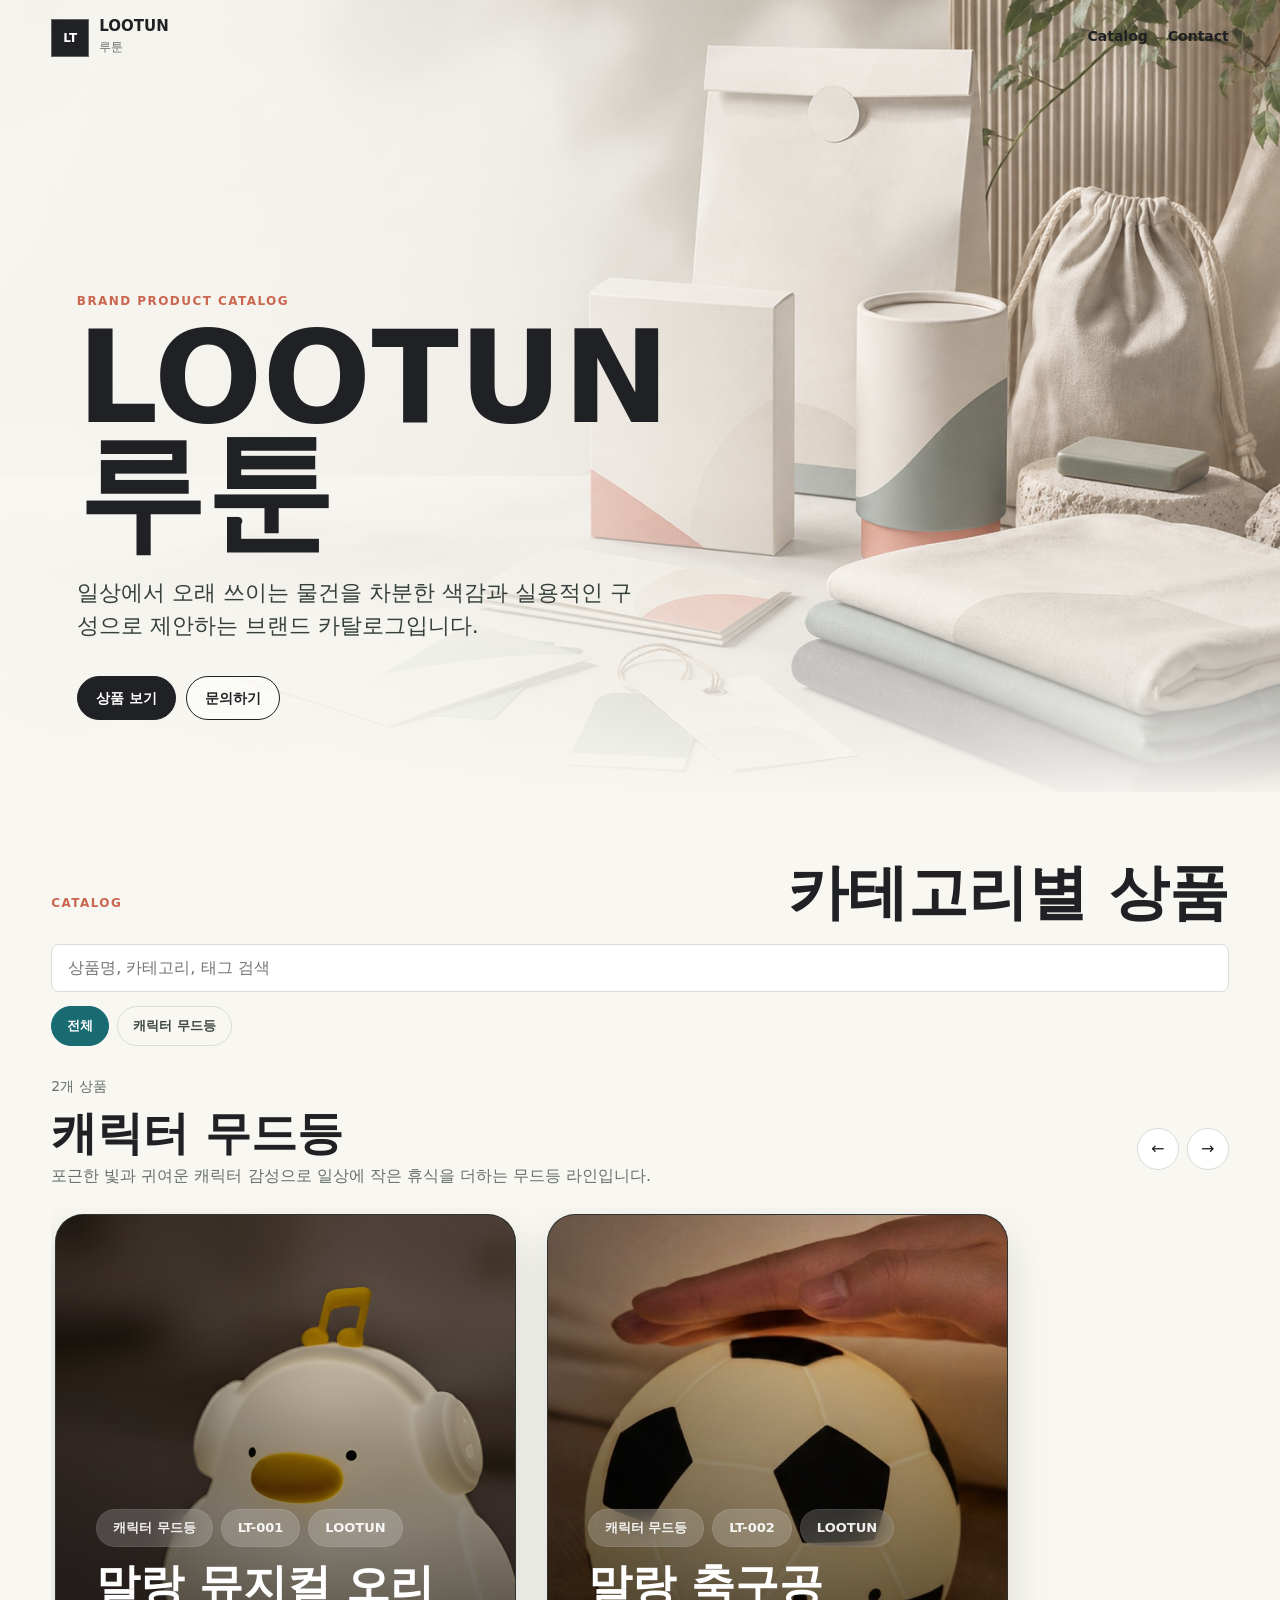
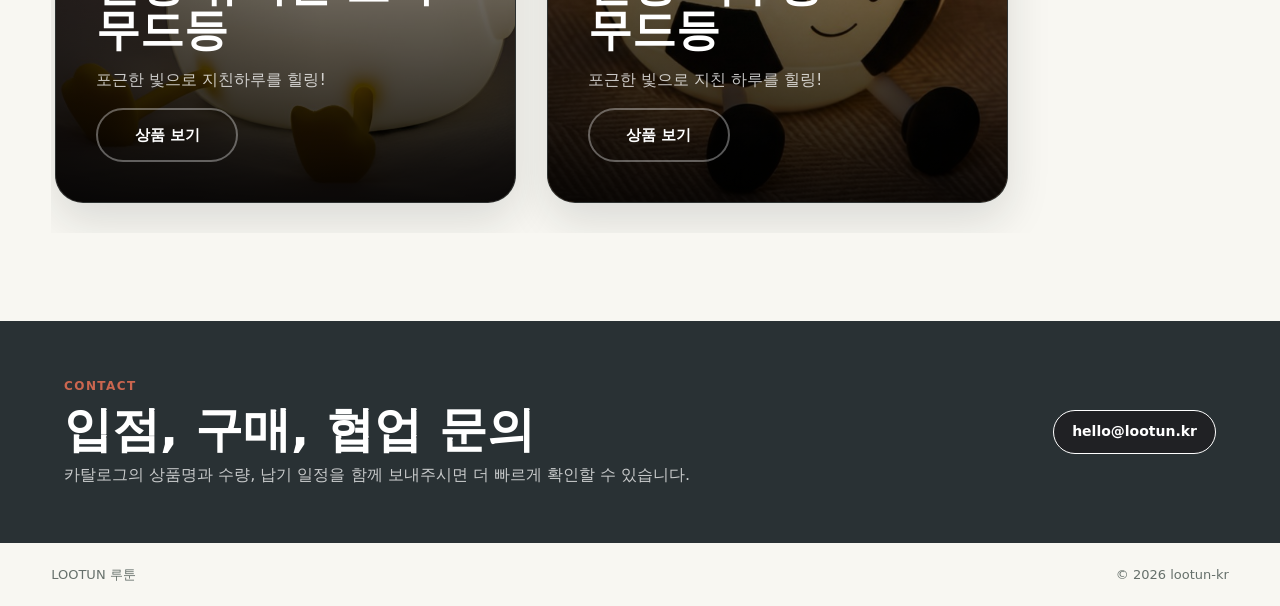
==== index.html @ 2c4f7f5d "Build LOOTUN catalog site" ====
<!doctype html>
<html lang="ko">
  <head>
    <meta charset="utf-8" />
    <meta name="viewport" content="width=device-width, initial-scale=1" />
    <title>LOOTUN 루툰 | Brand Catalog</title>
    <meta
      name="description"
      content="LOOTUN 루툰 브랜드 상품 카탈로그. 카테고리별 상품을 둘러보고 상세 정보를 확인하세요."
    />
    <meta property="og:title" content="LOOTUN 루툰 | Brand Catalog" />
    <meta
      property="og:description"
      content="LOOTUN 루툰 브랜드 상품 카탈로그."
    />
    <meta property="og:image" content="assets/images/lootun-catalog-hero.png" />
    <link rel="stylesheet" href="styles.css?v=20260702-linkfix" />
  </head>
  <body>
    <header class="site-header" data-header>
      <a class="brand-mark" href="index.html" aria-label="LOOTUN 홈">
        <span class="brand-symbol">LT</span>
        <span>
          <strong>LOOTUN</strong>
          <small>루툰</small>
        </span>
      </a>
      <nav class="top-nav" aria-label="주요 메뉴">
        <a href="#catalog">Catalog</a>
        <a href="#contact">Contact</a>
      </nav>
    </header>

    <main>
      <section class="hero">
        <img
          class="hero-image"
          src="assets/images/lootun-catalog-hero.png"
          alt="LOOTUN 루툰 브랜드 패키지와 패브릭 제품 비주얼"
        />
        <div class="hero-scrim"></div>
        <div class="hero-content">
          <p class="eyebrow">BRAND PRODUCT CATALOG</p>
          <h1>LOOTUN 루툰</h1>
          <p>
            일상에서 오래 쓰이는 물건을 차분한 색감과 실용적인 구성으로
            제안하는 브랜드 카탈로그입니다.
          </p>
          <div class="hero-actions">
            <a class="button primary" href="#catalog">상품 보기</a>
            <a class="button ghost" href="#contact">문의하기</a>
          </div>
        </div>
      </section>

      <section class="catalog-shell" id="catalog" aria-labelledby="catalog-title">
        <div class="section-heading">
          <p class="eyebrow">CATALOG</p>
          <h2 id="catalog-title">카테고리별 상품</h2>
        </div>

        <div class="catalog-toolbar" aria-label="상품 탐색 도구">
          <label class="search-field">
            <span class="visually-hidden">상품 검색</span>
            <input
              type="search"
              id="product-search"
              placeholder="상품명, 카테고리, 태그 검색"
              autocomplete="off"
            />
          </label>
          <div class="category-tabs" id="category-tabs" aria-label="카테고리 필터"></div>
        </div>

        <div class="status-line" id="catalog-status" role="status" aria-live="polite"></div>
        <div class="category-stack" id="category-stack"></div>
      </section>

      <section class="contact-band" id="contact" aria-labelledby="contact-title">
        <div>
          <p class="eyebrow">CONTACT</p>
          <h2 id="contact-title">입점, 구매, 협업 문의</h2>
          <p>
            카탈로그의 상품명과 수량, 납기 일정을 함께 보내주시면 더 빠르게
            확인할 수 있습니다.
          </p>
        </div>
        <a class="button primary dark" href="mailto:hello@lootun.kr">hello@lootun.kr</a>
      </section>
    </main>

    <footer class="site-footer">
      <span>LOOTUN 루툰</span>
      <span>© <span id="year"></span> lootun-kr</span>
    </footer>

    <script src="script.js?v=20260702-linkfix"></script>
  </body>
</html>
---- styles.css ----
:root {
  --ink: #202124;
  --muted: #66706b;
  --line: #d8ddd7;
  --paper: #f8f7f2;
  --white: #ffffff;
  --sage: #60786b;
  --teal: #176b71;
  --coral: #cb664f;
  --gold: #c49a45;
  --charcoal: #293134;
  --shadow: 0 28px 72px rgba(18, 23, 22, 0.2);
  color-scheme: light;
}

* {
  box-sizing: border-box;
}

html {
  scroll-behavior: smooth;
}

body {
  margin: 0;
  background: var(--paper);
  color: var(--ink);
  font-family:
    Inter, ui-sans-serif, system-ui, -apple-system, BlinkMacSystemFont, "Segoe UI",
    sans-serif;
  line-height: 1.5;
  letter-spacing: 0;
}

a {
  color: inherit;
  text-decoration: none;
}

button,
input {
  font: inherit;
  letter-spacing: 0;
}

img {
  display: block;
  max-width: 100%;
}

.site-header {
  align-items: center;
  display: flex;
  gap: 24px;
  justify-content: space-between;
  left: 0;
  padding: 18px clamp(20px, 4vw, 56px);
  position: fixed;
  right: 0;
  top: 0;
  transition:
    background 180ms ease,
    border-color 180ms ease,
    color 180ms ease;
  z-index: 20;
}

.site-header.is-scrolled,
.site-header.solid {
  background: rgba(248, 247, 242, 0.94);
  border-bottom: 1px solid rgba(32, 33, 36, 0.09);
  color: var(--ink);
  backdrop-filter: blur(16px);
}

.brand-mark {
  align-items: center;
  display: inline-flex;
  gap: 10px;
  min-width: 0;
}

.brand-symbol {
  align-items: center;
  background: var(--ink);
  border: 1px solid rgba(255, 255, 255, 0.3);
  color: var(--white);
  display: inline-flex;
  height: 38px;
  justify-content: center;
  width: 38px;
  font-size: 12px;
  font-weight: 800;
}

.brand-mark strong {
  display: block;
  font-size: 15px;
  line-height: 1;
}

.brand-mark small {
  color: var(--muted);
  display: block;
  font-size: 12px;
  margin-top: 4px;
}

.top-nav {
  align-items: center;
  display: flex;
  gap: 20px;
  font-size: 14px;
  font-weight: 700;
}

.top-nav a {
  border-bottom: 2px solid transparent;
  padding: 8px 0;
}

.top-nav a:hover {
  border-color: currentColor;
}

.hero {
  align-items: flex-end;
  display: grid;
  min-height: 88svh;
  overflow: hidden;
  padding: 120px clamp(20px, 6vw, 88px) 72px;
  position: relative;
}

.hero-image,
.hero-scrim {
  inset: 0;
  position: absolute;
}

.hero-image {
  height: 100%;
  object-fit: cover;
  object-position: center;
  width: 100%;
  z-index: -2;
}

.hero-scrim {
  background:
    linear-gradient(90deg, rgba(248, 247, 242, 0.94) 0%, rgba(248, 247, 242, 0.78) 36%, rgba(248, 247, 242, 0.2) 75%),
    linear-gradient(0deg, rgba(248, 247, 242, 0.96) 0%, rgba(248, 247, 242, 0) 34%);
  z-index: -1;
}

.hero-content {
  max-width: 680px;
}

.eyebrow {
  color: var(--coral);
  font-size: 12px;
  font-weight: 800;
  letter-spacing: 0.12em;
  margin: 0 0 10px;
}

.hero h1 {
  font-size: clamp(54px, 11vw, 128px);
  line-height: 0.9;
  margin: 0;
  word-break: keep-all;
}

.hero p:not(.eyebrow) {
  color: #35403c;
  font-size: clamp(17px, 2vw, 22px);
  margin: 26px 0 0;
  max-width: 570px;
}

.hero-actions {
  display: flex;
  flex-wrap: wrap;
  gap: 10px;
  margin-top: 34px;
}

.button {
  align-items: center;
  border: 1px solid var(--ink);
  border-radius: 999px;
  display: inline-flex;
  font-size: 14px;
  font-weight: 800;
  justify-content: center;
  min-height: 44px;
  padding: 0 18px;
  transition:
    background 160ms ease,
    color 160ms ease,
    transform 160ms ease;
}

.button:hover {
  transform: translateY(-1px);
}

.button.primary {
  background: var(--ink);
  color: var(--white);
}

.button.ghost {
  background: rgba(255, 255, 255, 0.46);
}

.button.solid-ghost {
  background: var(--white);
  border-color: var(--line);
  color: var(--ink);
}

.button.dark {
  border-color: var(--white);
}

.button.unavailable {
  background: #eef0eb;
  border-color: var(--line);
  color: #777f7a;
  cursor: not-allowed;
}

.button.unavailable:hover {
  transform: none;
}

.catalog-shell {
  padding: 70px clamp(18px, 4vw, 56px) 46px;
}

.section-heading {
  align-items: end;
  display: flex;
  gap: 24px;
  justify-content: space-between;
  margin: 0 auto 22px;
  max-width: 1320px;
}

.section-heading.compact {
  align-items: start;
  display: block;
  margin-bottom: 16px;
}

.section-heading h2 {
  font-size: clamp(30px, 5vw, 60px);
  line-height: 1;
  margin: 0;
  word-break: keep-all;
}

.catalog-toolbar {
  display: grid;
  gap: 14px;
  margin: 0 auto 26px;
  max-width: 1320px;
}

.search-field input {
  background: var(--white);
  border: 1px solid var(--line);
  border-radius: 8px;
  color: var(--ink);
  min-height: 48px;
  outline: none;
  padding: 0 16px;
  width: 100%;
}

.search-field input:focus {
  border-color: var(--teal);
  box-shadow: 0 0 0 3px rgba(23, 107, 113, 0.13);
}

.category-tabs {
  display: flex;
  gap: 8px;
  overflow-x: auto;
  padding-bottom: 4px;
  scrollbar-width: none;
}

.category-tabs::-webkit-scrollbar {
  display: none;
}

.tab-button {
  background: transparent;
  border: 1px solid var(--line);
  border-radius: 999px;
  color: #3d4642;
  cursor: pointer;
  flex: 0 0 auto;
  font-size: 13px;
  font-weight: 800;
  min-height: 40px;
  padding: 0 15px;
}

.tab-button.is-active {
  background: var(--teal);
  border-color: var(--teal);
  color: var(--white);
}

.status-line {
  color: var(--muted);
  font-size: 14px;
  margin: 0 auto 12px;
  max-width: 1320px;
  min-height: 22px;
}

.category-stack {
  display: grid;
  gap: 64px;
  margin: 0 auto;
  max-width: 1320px;
}

.category-rail {
  min-width: 0;
}

.rail-header {
  align-items: center;
  display: flex;
  gap: 16px;
  justify-content: space-between;
  margin-bottom: 20px;
}

.rail-title h3 {
  font-size: clamp(28px, 3.6vw, 48px);
  line-height: 1;
  margin: 0 0 8px;
  word-break: keep-all;
}

.rail-title p {
  color: var(--muted);
  margin: 0;
  max-width: 720px;
}

.rail-controls {
  display: flex;
  gap: 8px;
}

.icon-button {
  align-items: center;
  background: var(--white);
  border: 1px solid var(--line);
  border-radius: 999px;
  color: var(--ink);
  cursor: pointer;
  display: inline-flex;
  height: 42px;
  justify-content: center;
  width: 42px;
}

.icon-button:hover {
  border-color: var(--teal);
  color: var(--teal);
}

.product-rail {
  display: grid;
  gap: clamp(18px, 2.4vw, 34px);
  grid-auto-columns: clamp(340px, 36vw, 500px);
  grid-auto-flow: column;
  overflow-x: auto;
  overscroll-behavior-inline: contain;
  padding: 6px clamp(18px, 5vw, 64px) 30px 4px;
  scroll-padding-inline: 4px;
  scroll-snap-type: inline mandatory;
  scrollbar-color: #b8c1ba transparent;
  cursor: grab;
  user-select: none;
}

.product-card {
  background: #111615;
  border: 1px solid rgba(255, 255, 255, 0.12);
  border-radius: 28px;
  box-shadow: 0 18px 44px rgba(26, 31, 30, 0.13);
  color: var(--white);
  display: block;
  min-height: clamp(520px, 46vw, 660px);
  overflow: hidden;
  position: relative;
  scroll-snap-align: start;
  transition:
    box-shadow 160ms ease,
    transform 160ms ease,
    border-color 160ms ease,
    filter 160ms ease;
}

.product-card:hover,
.product-card:focus-visible {
  border-color: rgba(255, 255, 255, 0.36);
  box-shadow: var(--shadow);
  filter: saturate(1.08);
  outline: none;
  transform: translateY(-8px);
}

.product-art {
  align-items: center;
  background:
    radial-gradient(circle at 80% 18%, color-mix(in srgb, var(--card-c), white 38%), transparent 24%),
    radial-gradient(circle at 18% 70%, color-mix(in srgb, var(--card-a), black 12%), transparent 30%),
    linear-gradient(135deg, color-mix(in srgb, var(--card-a), black 8%), var(--card-b));
  display: flex;
  inset: 0;
  justify-content: center;
  min-height: 100%;
  overflow: hidden;
  padding: clamp(30px, 5vw, 58px);
  position: absolute;
  transition: transform 460ms ease;
}

.product-art.has-image {
  background: #111615;
  padding: 0;
}

.product-art.has-image img {
  height: 100%;
  object-fit: cover;
  width: 100%;
  transition: transform 460ms ease;
}

.product-card:hover .product-art,
.product-card:focus-visible .product-art,
.product-card:hover .product-art img,
.product-card:focus-visible .product-art img {
  transform: scale(1.04);
}

.product-shape {
  background:
    linear-gradient(145deg, rgba(255, 255, 255, 0.92), rgba(255, 255, 255, 0.58)),
    linear-gradient(135deg, var(--card-a), var(--card-b));
  border: 1px solid rgba(255, 255, 255, 0.38);
  border-radius: 22px;
  box-shadow:
    0 36px 80px rgba(0, 0, 0, 0.32),
    inset 0 1px 0 rgba(255, 255, 255, 0.72);
  height: 46%;
  position: relative;
  transform: rotate(-5deg) translateY(-10px);
  width: 68%;
}

.product-shape::after {
  background:
    linear-gradient(90deg, rgba(255, 255, 255, 0.36), transparent),
    var(--card-c);
  bottom: 14%;
  content: "";
  height: 24%;
  left: -8%;
  position: absolute;
  right: -8%;
  transform: rotate(10deg);
}

.card-scrim {
  background:
    linear-gradient(180deg, rgba(0, 0, 0, 0.1) 16%, rgba(0, 0, 0, 0.5) 58%, rgba(0, 0, 0, 0.9) 100%),
    linear-gradient(90deg, rgba(0, 0, 0, 0.28), transparent 58%);
  inset: 0;
  position: absolute;
  z-index: 1;
}

.product-body {
  bottom: 0;
  display: grid;
  gap: 16px;
  left: 0;
  padding: clamp(26px, 4vw, 40px);
  position: absolute;
  right: 0;
  z-index: 2;
}

.product-kicker {
  color: var(--teal);
  font-size: 12px;
  font-weight: 900;
  letter-spacing: 0.08em;
  text-transform: uppercase;
}

.card-pills {
  display: flex;
  flex-wrap: wrap;
  gap: 8px;
}

.card-pills span {
  align-items: center;
  background: rgba(255, 255, 255, 0.18);
  border: 1px solid rgba(255, 255, 255, 0.08);
  border-radius: 999px;
  color: rgba(255, 255, 255, 0.92);
  display: inline-flex;
  font-size: 13px;
  font-weight: 800;
  min-height: 38px;
  padding: 0 16px;
  backdrop-filter: blur(14px);
}

.product-card h4 {
  font-size: clamp(32px, 3.4vw, 48px);
  font-weight: 800;
  line-height: 1.02;
  margin: 0;
  word-break: keep-all;
}

.product-card p {
  color: rgba(255, 255, 255, 0.76);
  font-size: 16px;
  margin: 0;
  max-width: 90%;
}

.model-line {
  color: var(--teal);
  font-size: 14px;
  font-weight: 900;
  letter-spacing: 0.08em;
  margin: -8px 0 0;
  text-transform: uppercase;
}

.detail-link {
  align-items: center;
  border: 2px solid rgba(255, 255, 255, 0.34);
  border-radius: 999px;
  color: var(--white);
  display: inline-flex;
  font-size: 15px;
  font-weight: 900;
  justify-content: center;
  min-height: 54px;
  width: 142px;
}

.product-card.compact {
  border-radius: 22px;
  min-height: 380px;
}

.product-card.compact h4 {
  font-size: clamp(24px, 2.4vw, 34px);
}

.product-rail.is-dragging {
  cursor: grabbing;
  scroll-snap-type: none;
}

.contact-band {
  align-items: center;
  background: var(--charcoal);
  color: var(--white);
  display: flex;
  gap: 24px;
  justify-content: space-between;
  margin-top: 42px;
  padding: 56px clamp(20px, 5vw, 72px);
}

.contact-band p:not(.eyebrow) {
  color: rgba(255, 255, 255, 0.74);
  margin: 10px 0 0;
  max-width: 650px;
}

.contact-band h2 {
  font-size: clamp(28px, 4vw, 48px);
  line-height: 1;
  margin: 0;
  word-break: keep-all;
}

.site-footer {
  align-items: center;
  color: var(--muted);
  display: flex;
  font-size: 13px;
  justify-content: space-between;
  padding: 22px clamp(20px, 4vw, 56px);
}

.detail-main {
  padding: 112px clamp(18px, 4vw, 56px) 44px;
}

.back-link {
  color: var(--teal);
  display: inline-flex;
  font-size: 14px;
  font-weight: 900;
  margin-bottom: 22px;
}

.product-detail {
  display: grid;
  gap: 28px;
  grid-template-columns: minmax(0, 0.92fr) minmax(320px, 0.78fr);
  margin: 0 auto 56px;
  max-width: 1180px;
}

.detail-art {
  background:
    radial-gradient(circle at 75% 20%, rgba(255, 255, 255, 0.58), transparent 32%),
    linear-gradient(135deg, var(--card-a), var(--card-b));
  border-radius: 28px;
  box-shadow: 0 22px 54px rgba(24, 31, 30, 0.14);
  min-height: 560px;
  overflow: hidden;
  position: relative;
}

.detail-art img {
  height: 100%;
  object-fit: cover;
  width: 100%;
}

.detail-art .product-shape {
  bottom: 44px;
  height: 220px;
  left: 38px;
  position: absolute;
  width: min(360px, 72%);
}

.detail-copy {
  align-content: center;
  display: grid;
  gap: 20px;
}

.detail-copy h1 {
  font-size: clamp(36px, 5vw, 58px);
  line-height: 1.04;
  margin: 0;
  word-break: keep-all;
}

.detail-copy .summary {
  color: #45504c;
  font-size: 18px;
  margin: 0;
}

.store-actions {
  display: flex;
  flex-wrap: wrap;
  gap: 10px;
}

.tag-list,
.spec-list {
  display: flex;
  flex-wrap: wrap;
  gap: 8px;
  margin: 0;
  padding: 0;
}

.tag-list li,
.spec-list li {
  background: var(--white);
  border: 1px solid var(--line);
  border-radius: 999px;
  list-style: none;
  padding: 8px 12px;
}

.spec-panel {
  background: rgba(255, 255, 255, 0.72);
  border: 1px solid var(--line);
  border-radius: 8px;
  padding: 18px;
}

.spec-panel h2 {
  font-size: 18px;
  margin: 0 0 12px;
}

.detail-image-section {
  margin: 0 auto 64px;
  max-width: 1040px;
}

.detail-image-stack {
  background: #f5edcf;
  border-radius: 8px;
  display: grid;
  gap: 0;
  overflow: hidden;
}

.detail-image-stack img {
  display: block;
  height: auto;
  width: 100%;
}

.related-section {
  margin: 0 auto;
  max-width: 1180px;
}

.related-grid {
  display: grid;
  gap: 16px;
  grid-template-columns: repeat(auto-fit, minmax(220px, 1fr));
}

.empty-state {
  background: var(--white);
  border: 1px solid var(--line);
  border-radius: 8px;
  padding: 28px;
}

.visually-hidden {
  clip: rect(0 0 0 0);
  clip-path: inset(50%);
  height: 1px;
  overflow: hidden;
  position: absolute;
  white-space: nowrap;
  width: 1px;
}

@media (max-width: 860px) {
  .site-header {
    padding: 14px 18px;
  }

  .top-nav {
    gap: 12px;
  }

  .hero {
    min-height: 82svh;
    padding: 112px 20px 58px;
  }

  .hero-scrim {
    background:
      linear-gradient(90deg, rgba(248, 247, 242, 0.94) 0%, rgba(248, 247, 242, 0.68) 62%, rgba(248, 247, 242, 0.28) 100%),
      linear-gradient(0deg, rgba(248, 247, 242, 0.96) 0%, rgba(248, 247, 242, 0) 42%);
  }

  .section-heading,
  .rail-header,
  .contact-band,
  .site-footer {
    align-items: flex-start;
    flex-direction: column;
  }

  .rail-controls {
    display: none;
  }

  .product-rail {
    grid-auto-columns: minmax(286px, 82%);
    padding-right: 48px;
  }

  .product-detail {
    grid-template-columns: 1fr;
  }

  .detail-art {
    min-height: 420px;
  }
}

@media (max-width: 520px) {
  .brand-mark small {
    display: none;
  }

  .hero h1 {
    font-size: 52px;
  }

  .button {
    width: 100%;
  }

  .product-card {
    border-radius: 24px;
    min-height: 500px;
  }

  .product-card h4 {
    font-size: 32px;
  }

  .product-card p {
    font-size: 15px;
    max-width: 100%;
  }

  .product-body {
    padding: 24px;
  }

  .card-pills span {
    min-height: 34px;
    padding: 0 13px;
  }
}
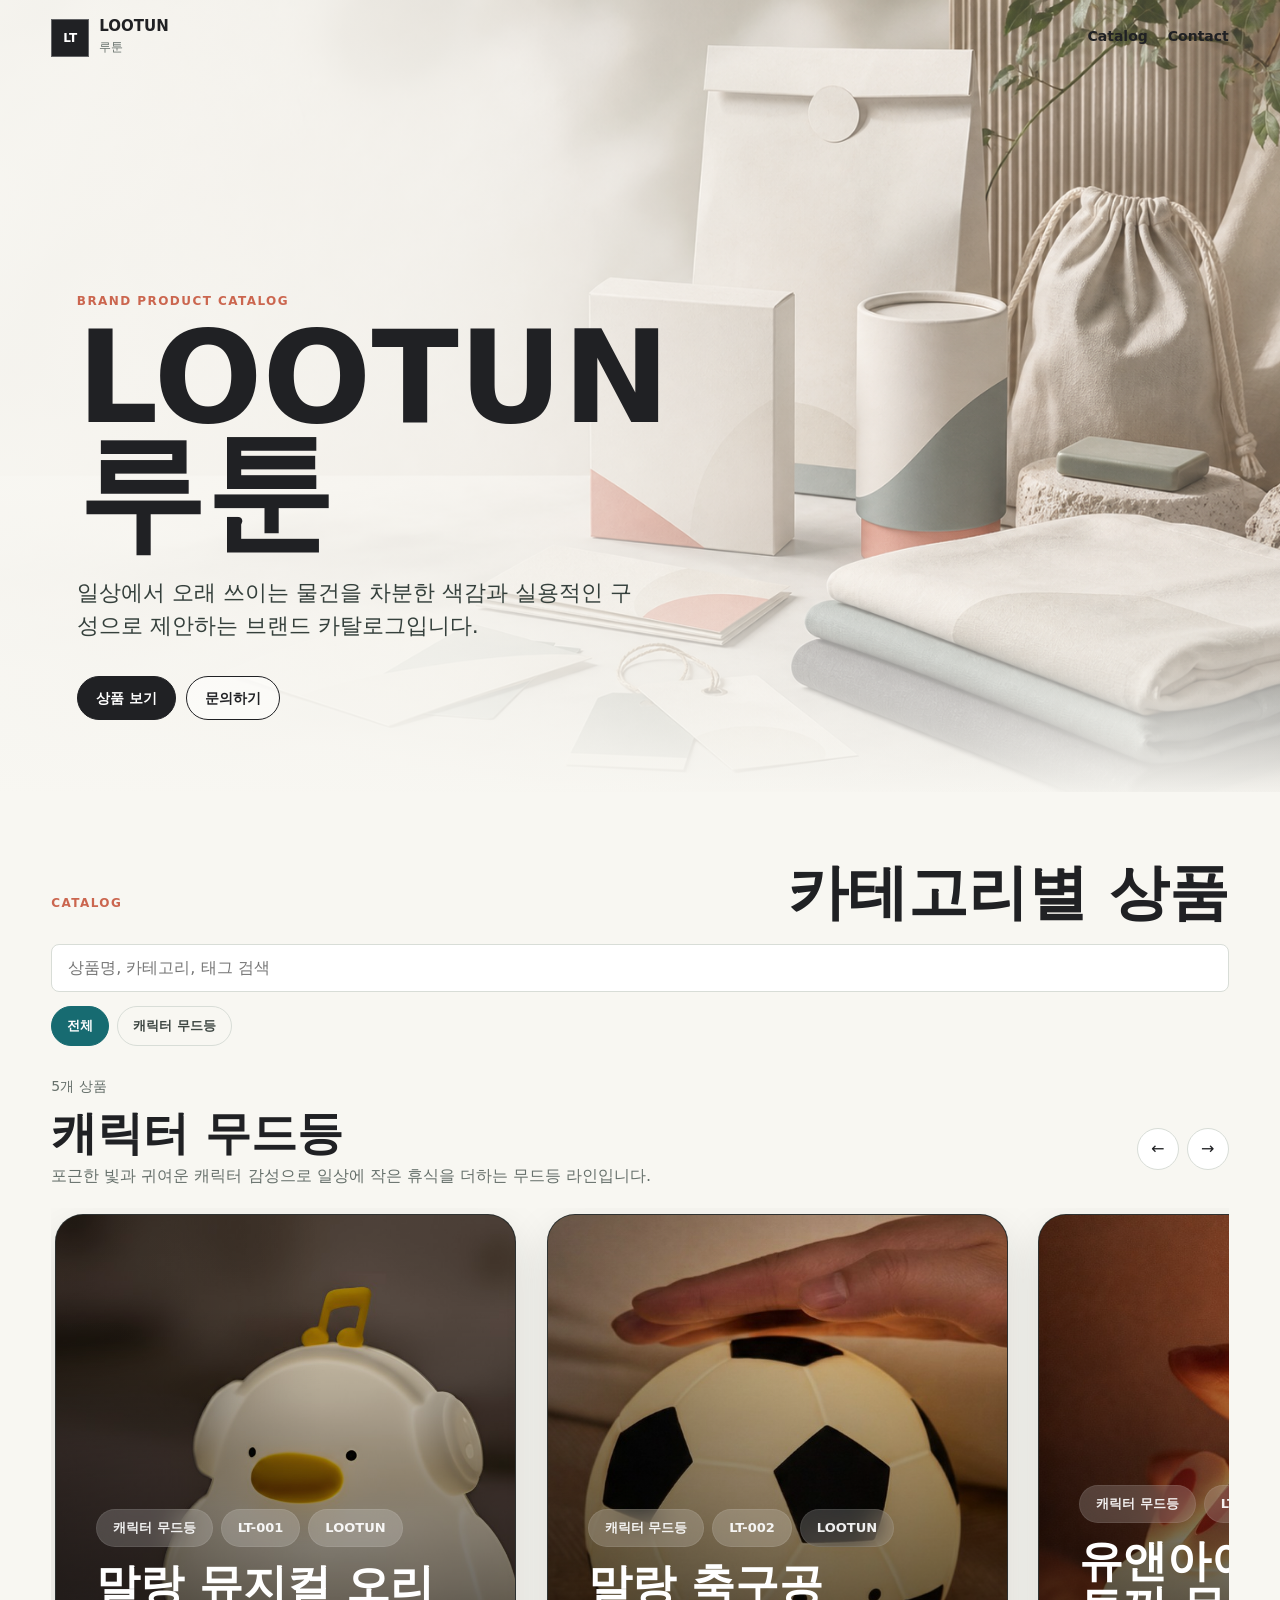
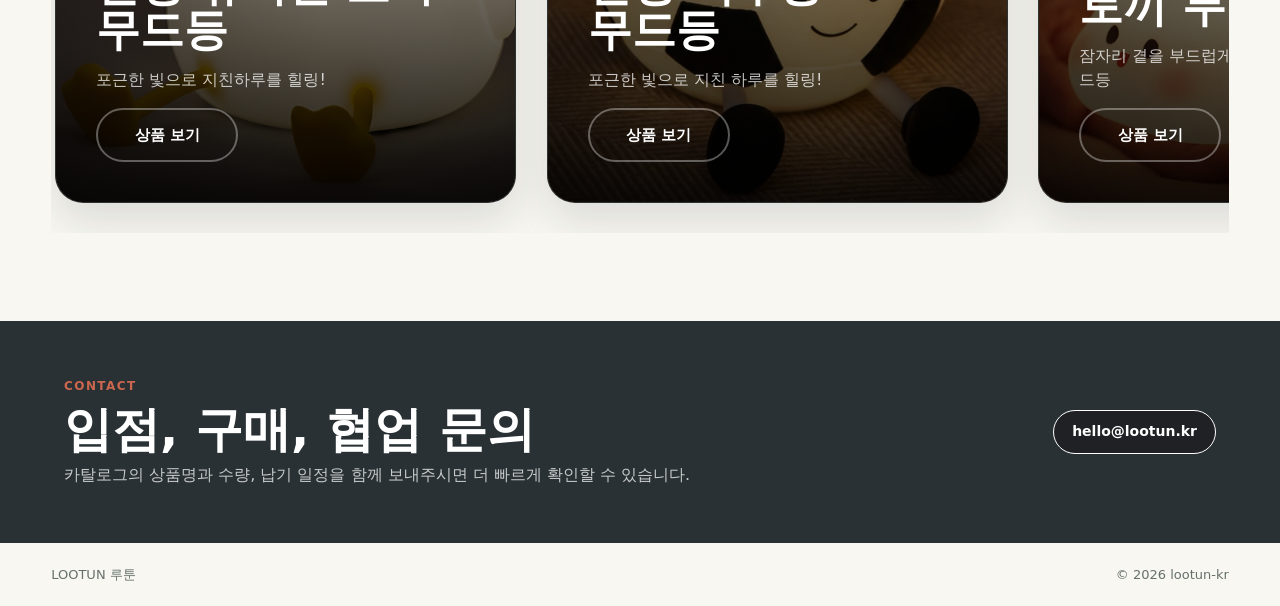
==== commit b70c1705: "Add model-based catalog products" ====
--- a/index.html
+++ b/index.html
@@ -14,7 +14,7 @@
       content="LOOTUN 루툰 브랜드 상품 카탈로그."
     />
     <meta property="og:image" content="assets/images/lootun-catalog-hero.png" />
-    <link rel="stylesheet" href="styles.css?v=20260702-linkfix" />
+    <link rel="stylesheet" href="styles.css?v=20260703-media-folders" />
   </head>
   <body>
     <header class="site-header" data-header>
@@ -94,6 +94,6 @@
       <span>© <span id="year"></span> lootun-kr</span>
     </footer>
 
-    <script src="script.js?v=20260702-linkfix"></script>
+    <script src="script.js?v=20260703-media-folders"></script>
   </body>
 </html>
--- a/styles.css
+++ b/styles.css
@@ -636,6 +636,12 @@
   max-width: 1180px;
 }
 
+.detail-media {
+  display: grid;
+  gap: 12px;
+  min-width: 0;
+}
+
 .detail-art {
   background:
     radial-gradient(circle at 75% 20%, rgba(255, 255, 255, 0.58), transparent 32%),
@@ -661,6 +667,22 @@
   width: min(360px, 72%);
 }
 
+.thumbnail-strip {
+  display: grid;
+  gap: 10px;
+  grid-template-columns: repeat(auto-fill, minmax(82px, 1fr));
+}
+
+.thumbnail-strip img {
+  aspect-ratio: 1;
+  background: var(--white);
+  border: 1px solid var(--line);
+  border-radius: 8px;
+  height: 100%;
+  object-fit: cover;
+  width: 100%;
+}
+
 .detail-copy {
   align-content: center;
   display: grid;
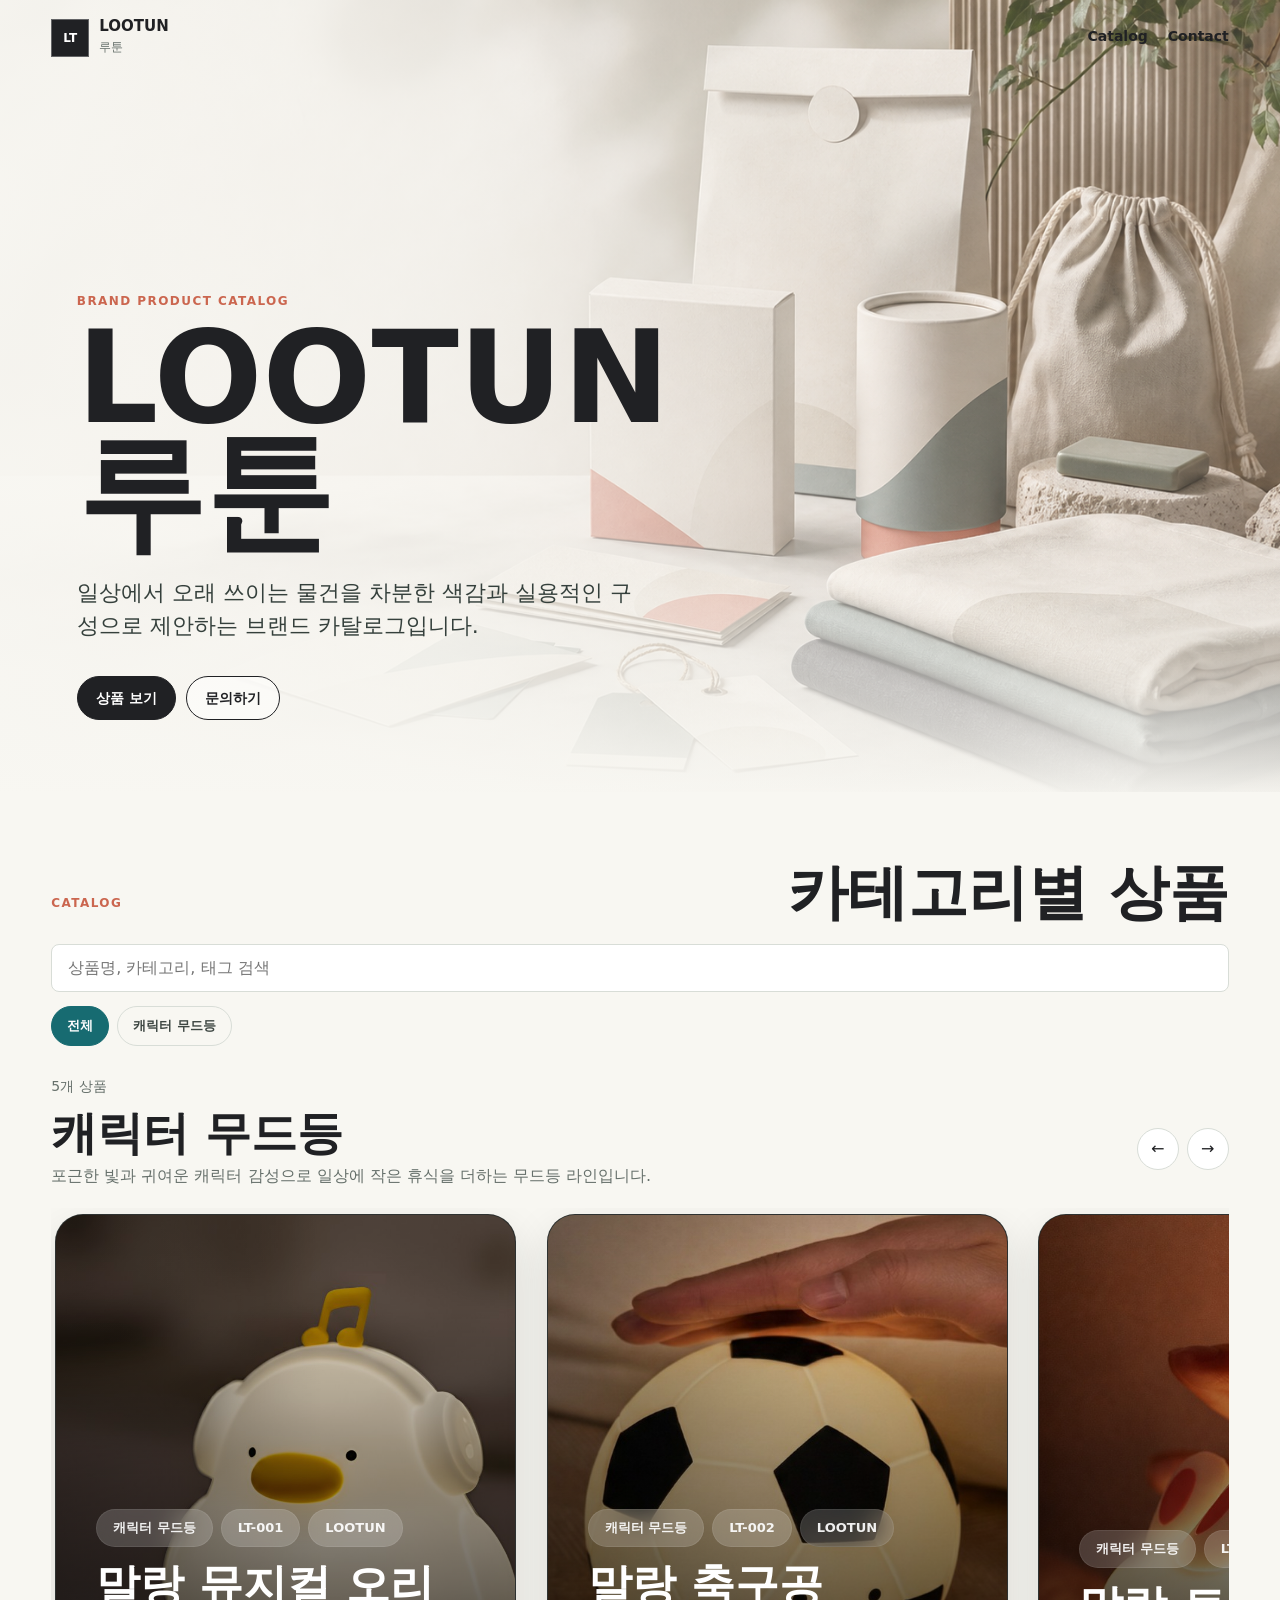
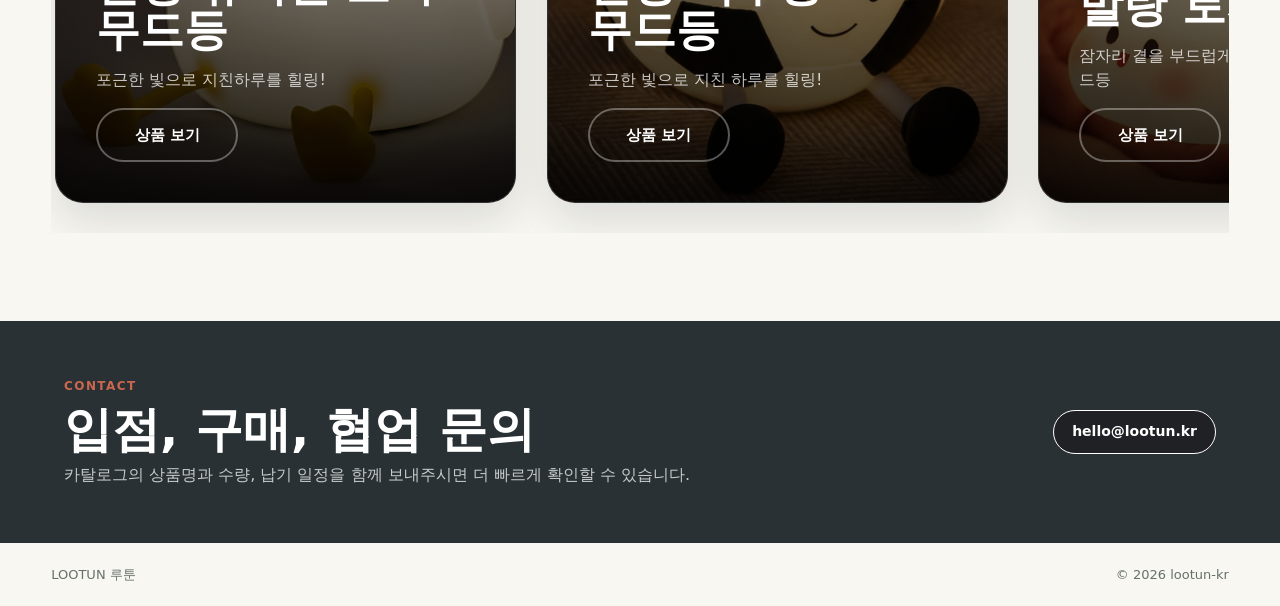
==== commit 34bf975b: "Refresh product detail images" ====
--- a/index.html
+++ b/index.html
@@ -14,7 +14,7 @@
       content="LOOTUN 루툰 브랜드 상품 카탈로그."
     />
     <meta property="og:image" content="assets/images/lootun-catalog-hero.png" />
-    <link rel="stylesheet" href="styles.css?v=20260703-media-folders" />
+    <link rel="stylesheet" href="styles.css?v=20260705-detail-refresh" />
   </head>
   <body>
     <header class="site-header" data-header>
@@ -94,6 +94,6 @@
       <span>© <span id="year"></span> lootun-kr</span>
     </footer>
 
-    <script src="script.js?v=20260703-media-folders"></script>
+    <script src="script.js?v=20260705-detail-refresh"></script>
   </body>
 </html>
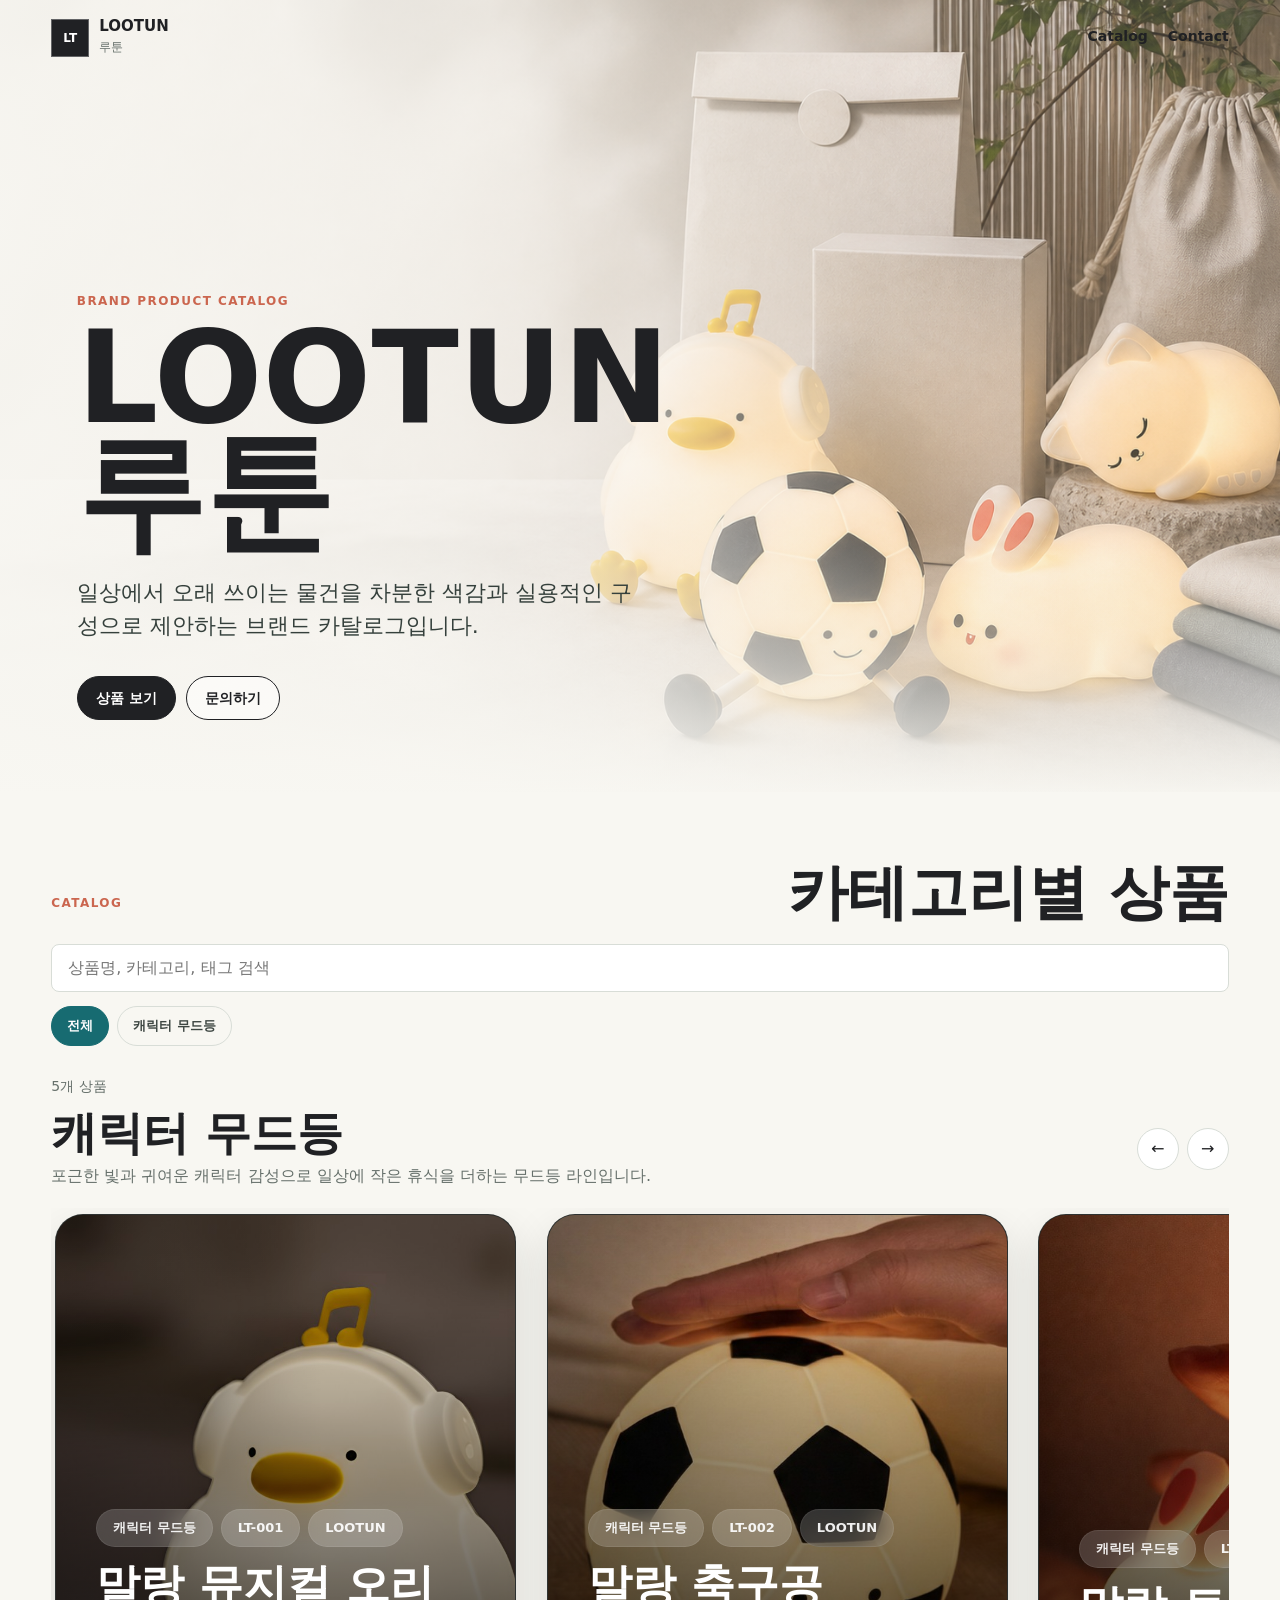
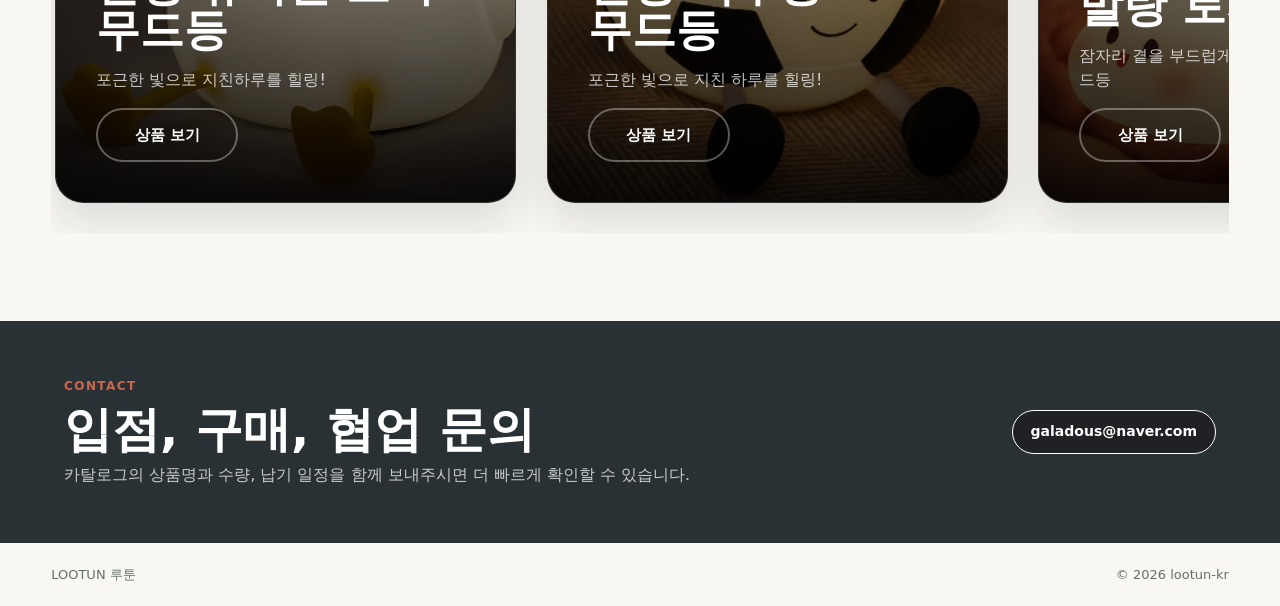
==== commit 04ac6793: "Update contact email" ====
--- a/index.html
+++ b/index.html
@@ -85,7 +85,7 @@
             확인할 수 있습니다.
           </p>
         </div>
-        <a class="button primary dark" href="mailto:hello@lootun.kr">hello@lootun.kr</a>
+        <a class="button primary dark" href="mailto:galadous@naver.com">galadous@naver.com</a>
       </section>
     </main>
 
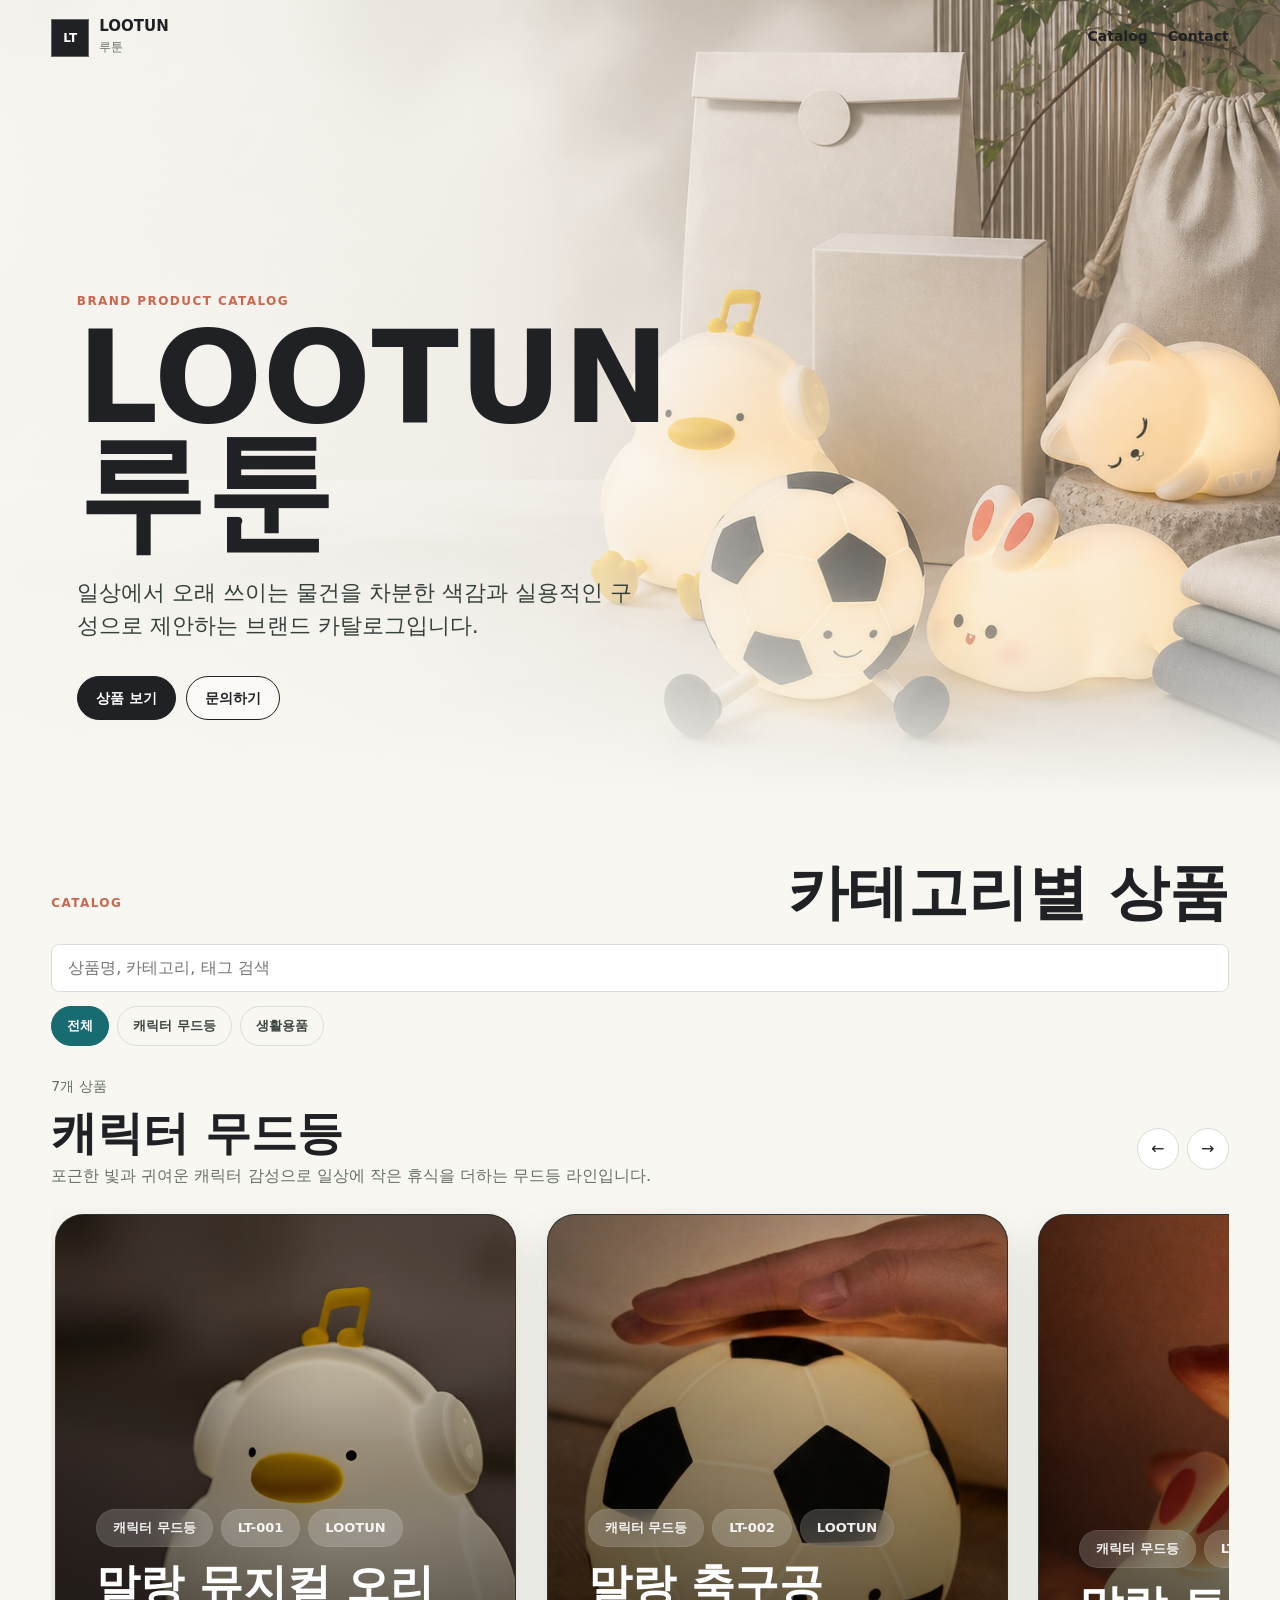
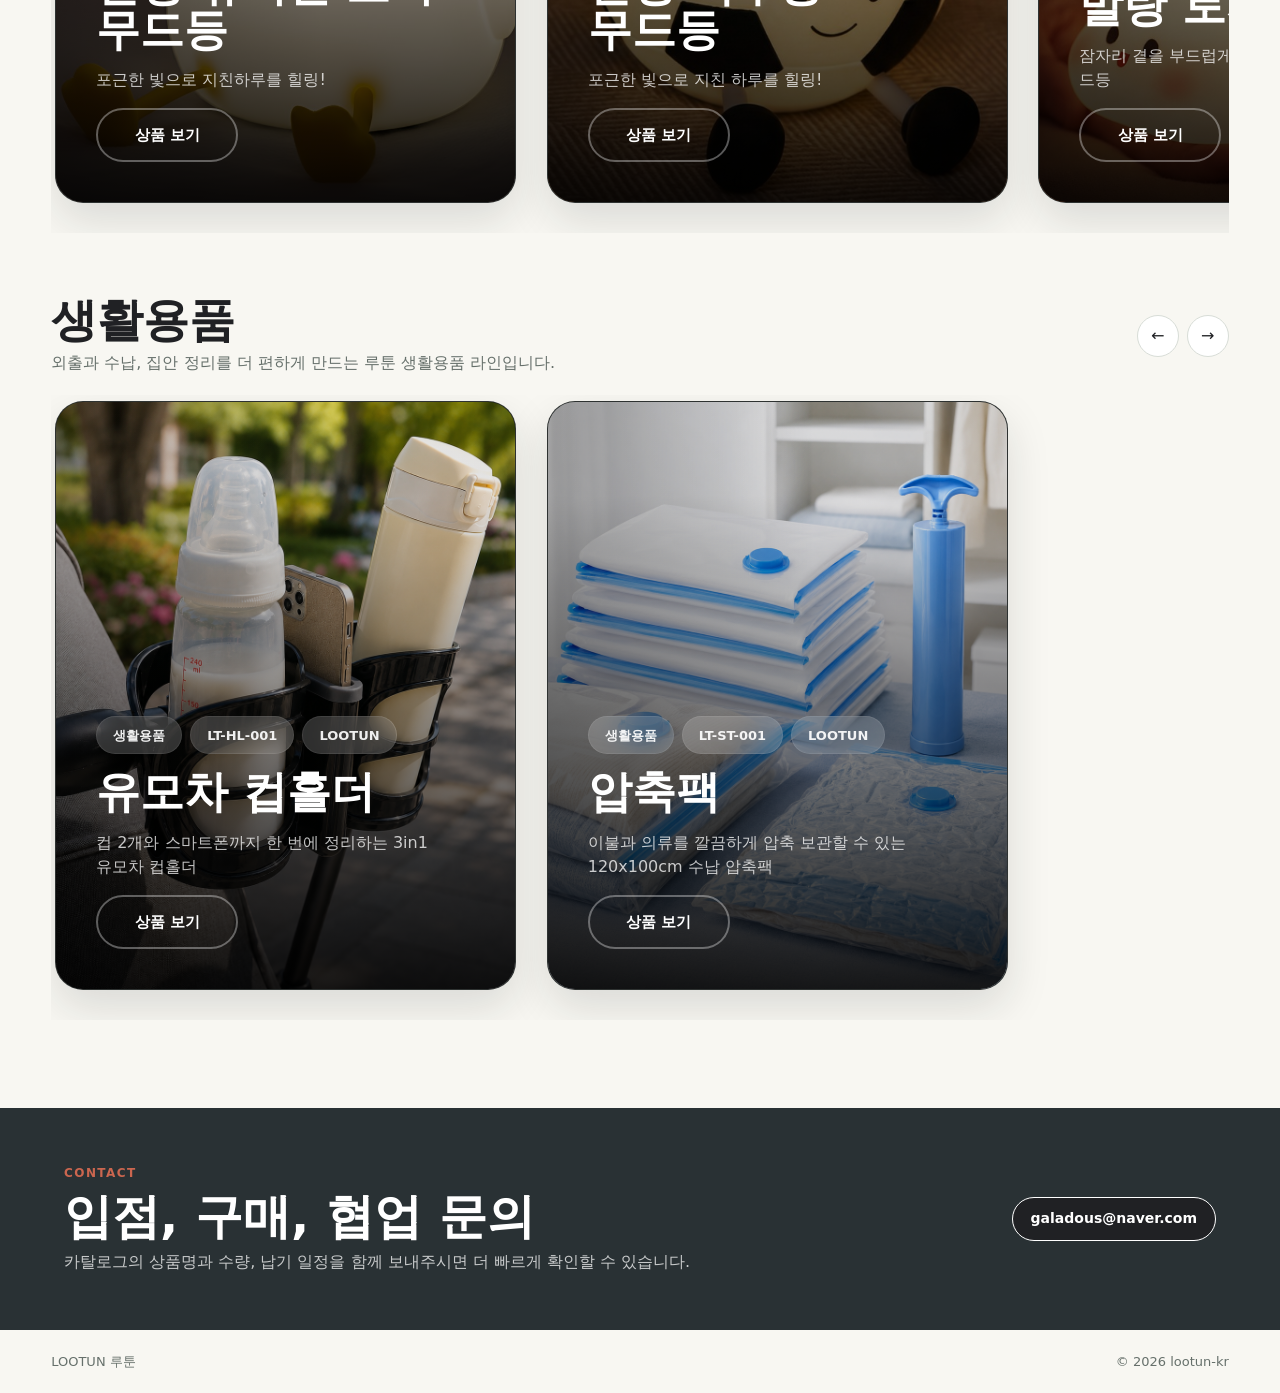
==== commit 5141e171: "Add daily goods products" ====
--- a/index.html
+++ b/index.html
@@ -14,7 +14,7 @@
       content="LOOTUN 루툰 브랜드 상품 카탈로그."
     />
     <meta property="og:image" content="assets/images/lootun-catalog-hero.png" />
-    <link rel="stylesheet" href="styles.css?v=20260705-detail-refresh" />
+    <link rel="stylesheet" href="styles.css?v=20260717-product-refresh" />
   </head>
   <body>
     <header class="site-header" data-header>
@@ -94,6 +94,6 @@
       <span>© <span id="year"></span> lootun-kr</span>
     </footer>
 
-    <script src="script.js?v=20260705-detail-refresh"></script>
+    <script src="script.js?v=20260717-product-refresh"></script>
   </body>
 </html>
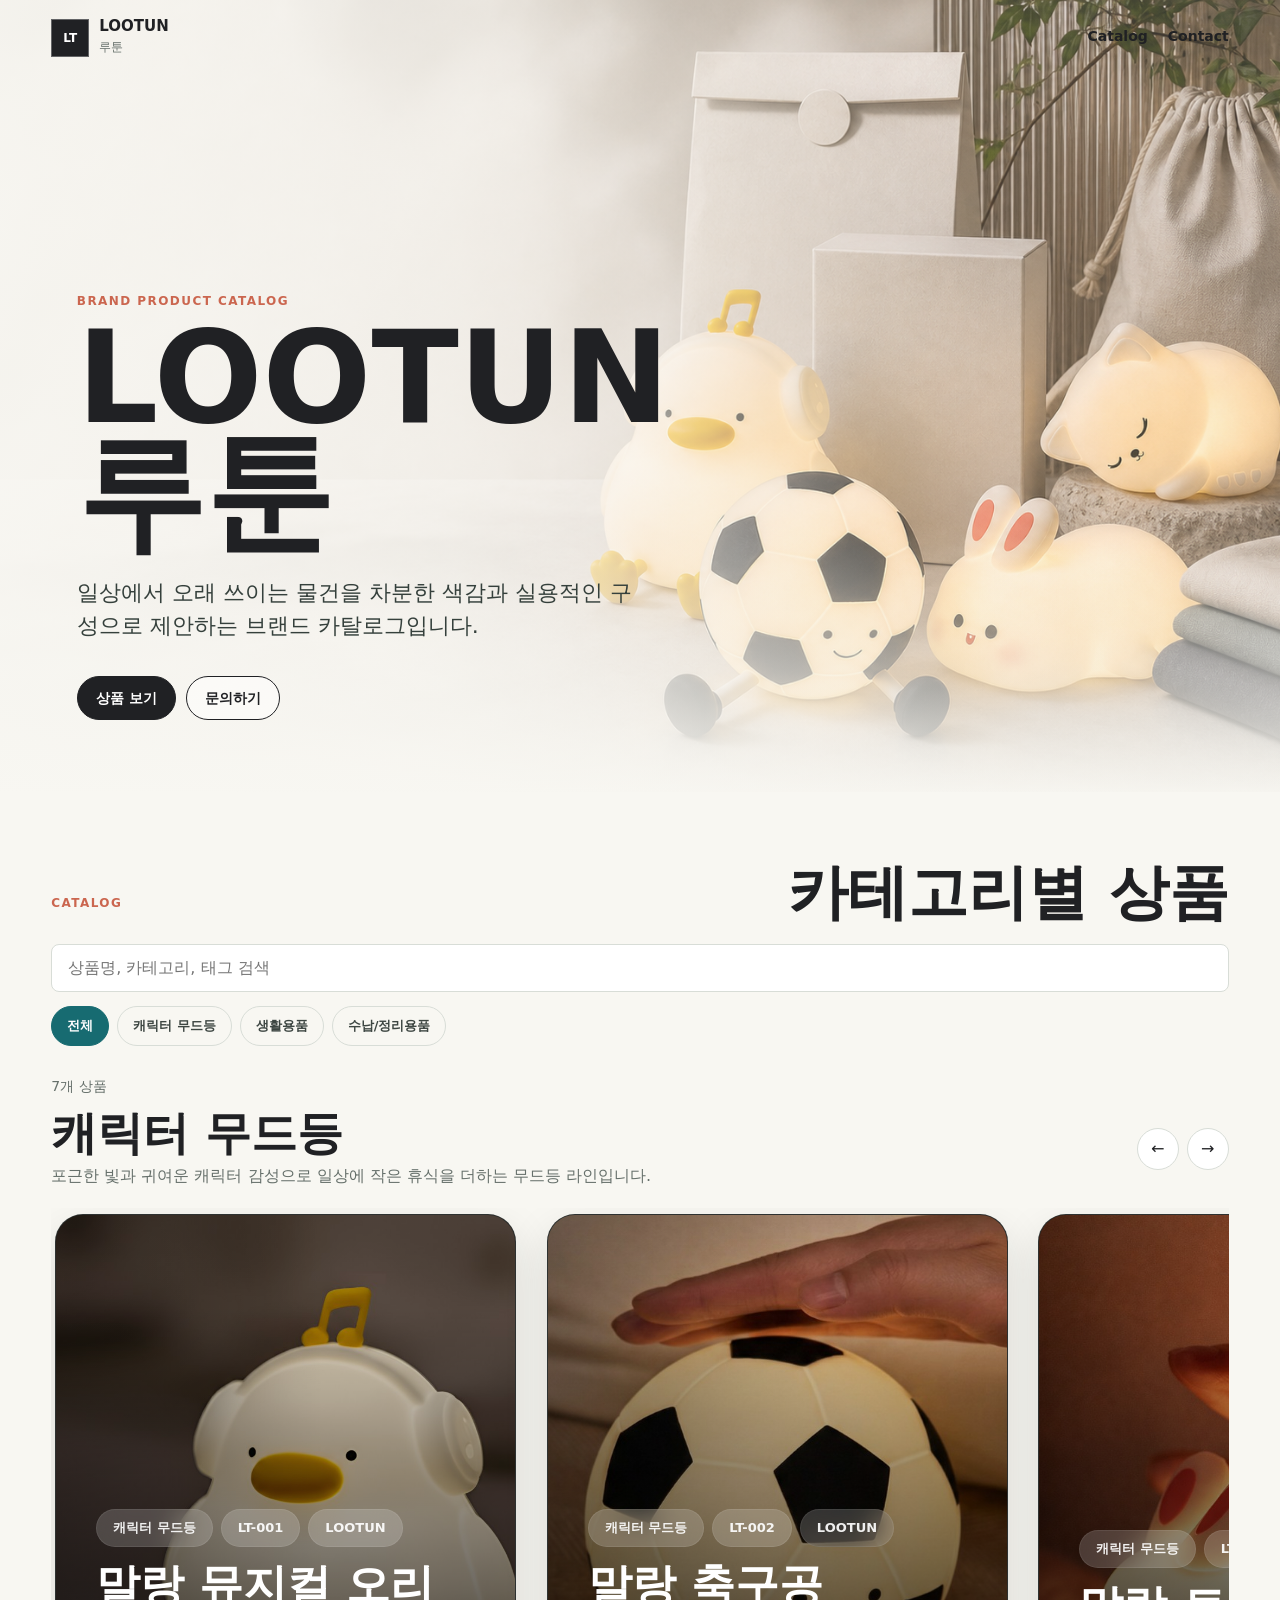
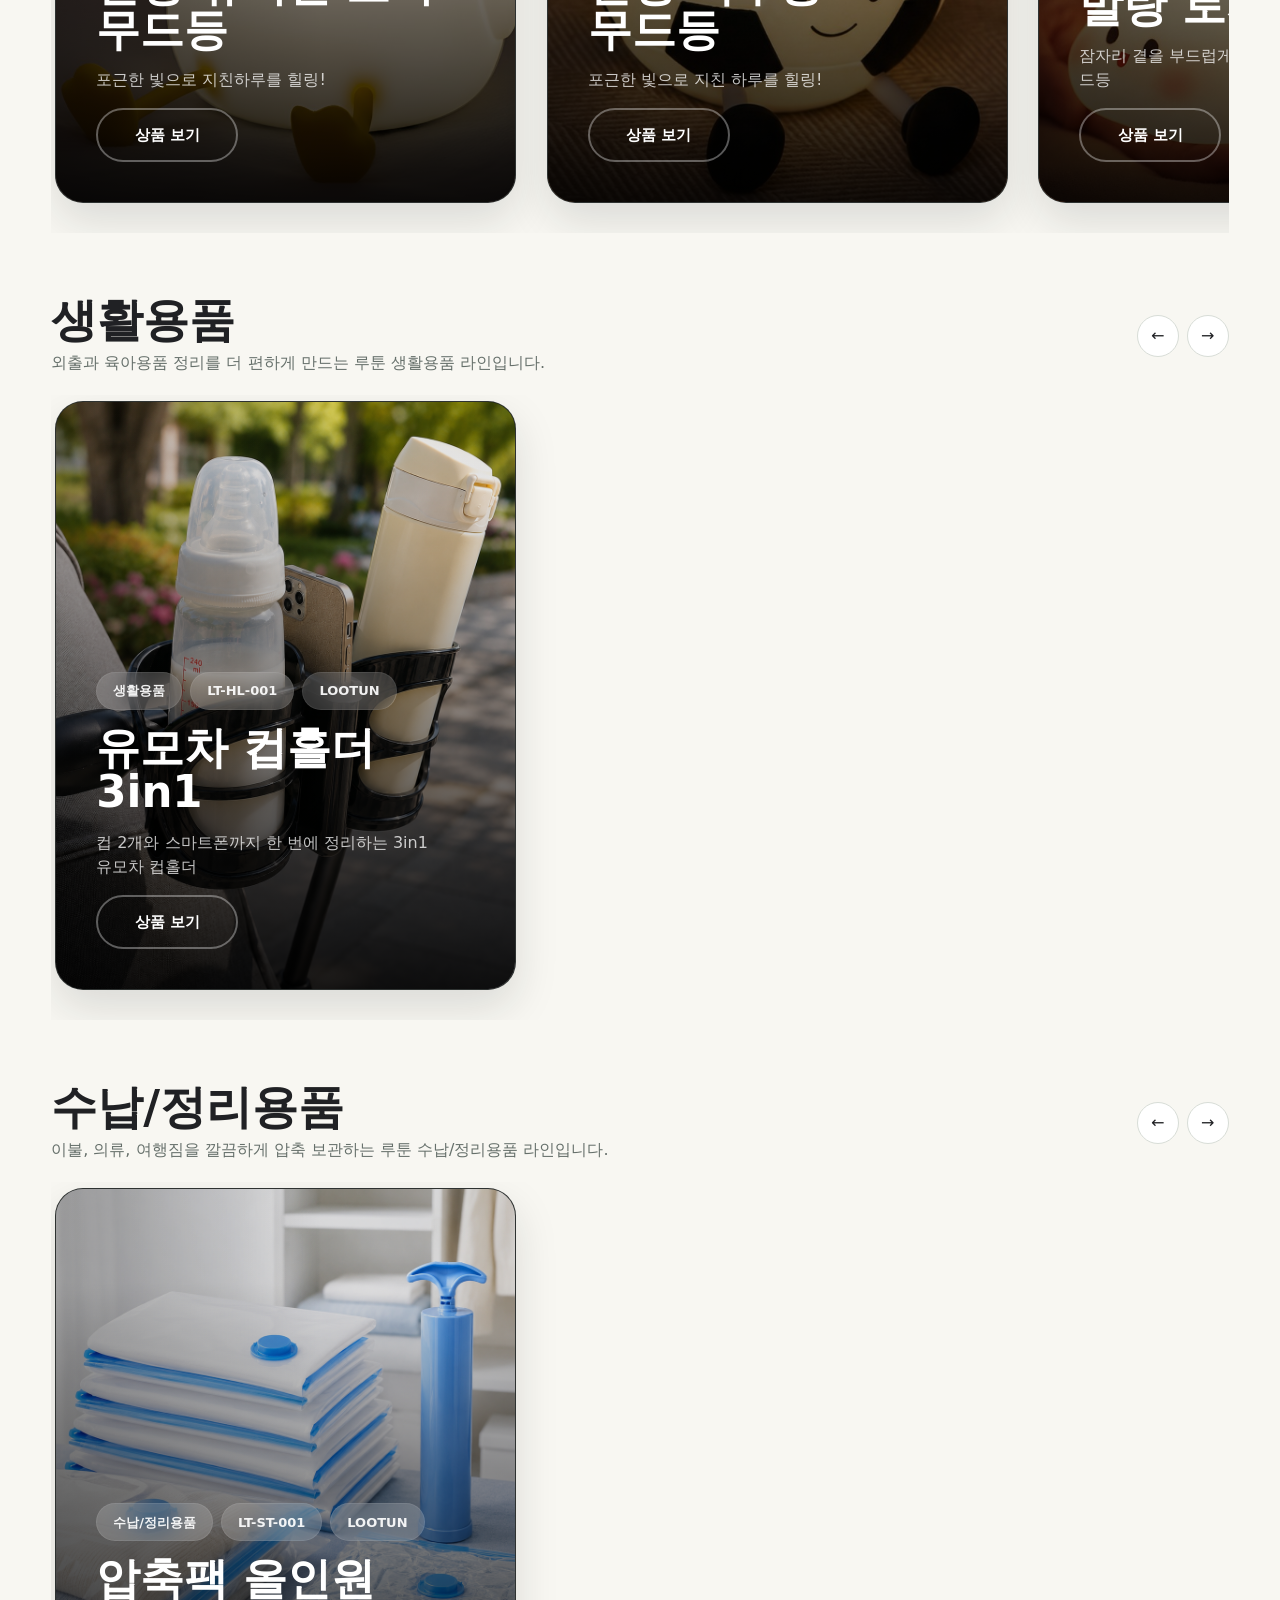
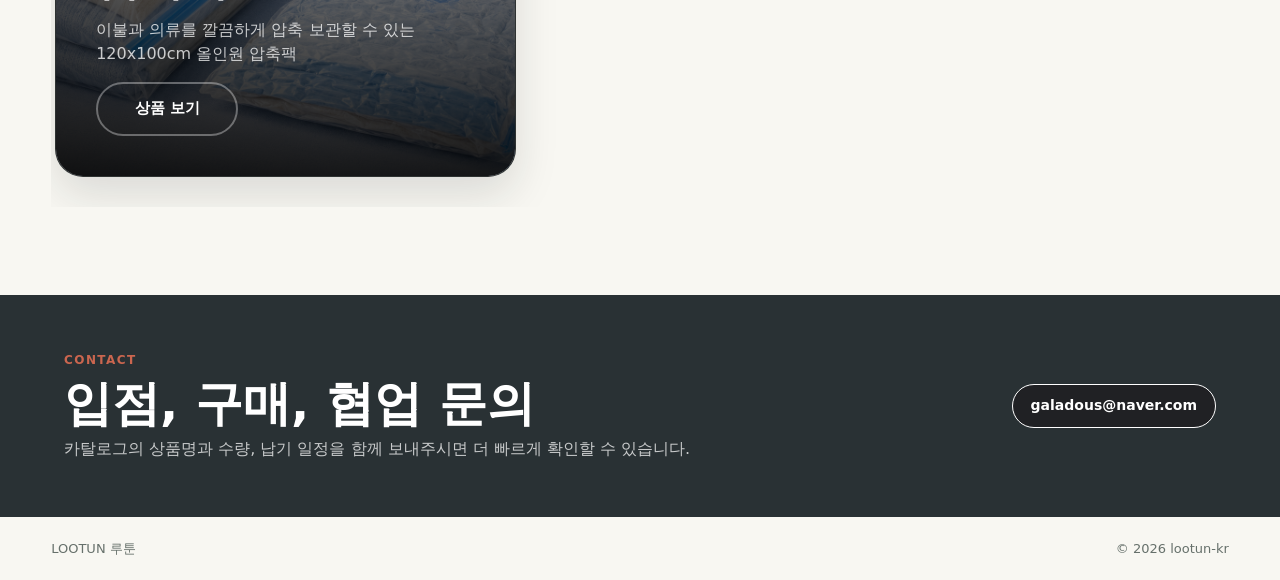
==== commit 714009de: "Refresh catalog from completed CSV" ====
--- a/index.html
+++ b/index.html
@@ -14,7 +14,7 @@
       content="LOOTUN 루툰 브랜드 상품 카탈로그."
     />
     <meta property="og:image" content="assets/images/lootun-catalog-hero.png" />
-    <link rel="stylesheet" href="styles.css?v=20260717-product-refresh" />
+    <link rel="stylesheet" href="styles.css?v=20260717-csv-refresh" />
   </head>
   <body>
     <header class="site-header" data-header>
@@ -94,6 +94,6 @@
       <span>© <span id="year"></span> lootun-kr</span>
     </footer>
 
-    <script src="script.js?v=20260717-product-refresh"></script>
+    <script src="script.js?v=20260717-csv-refresh"></script>
   </body>
 </html>
